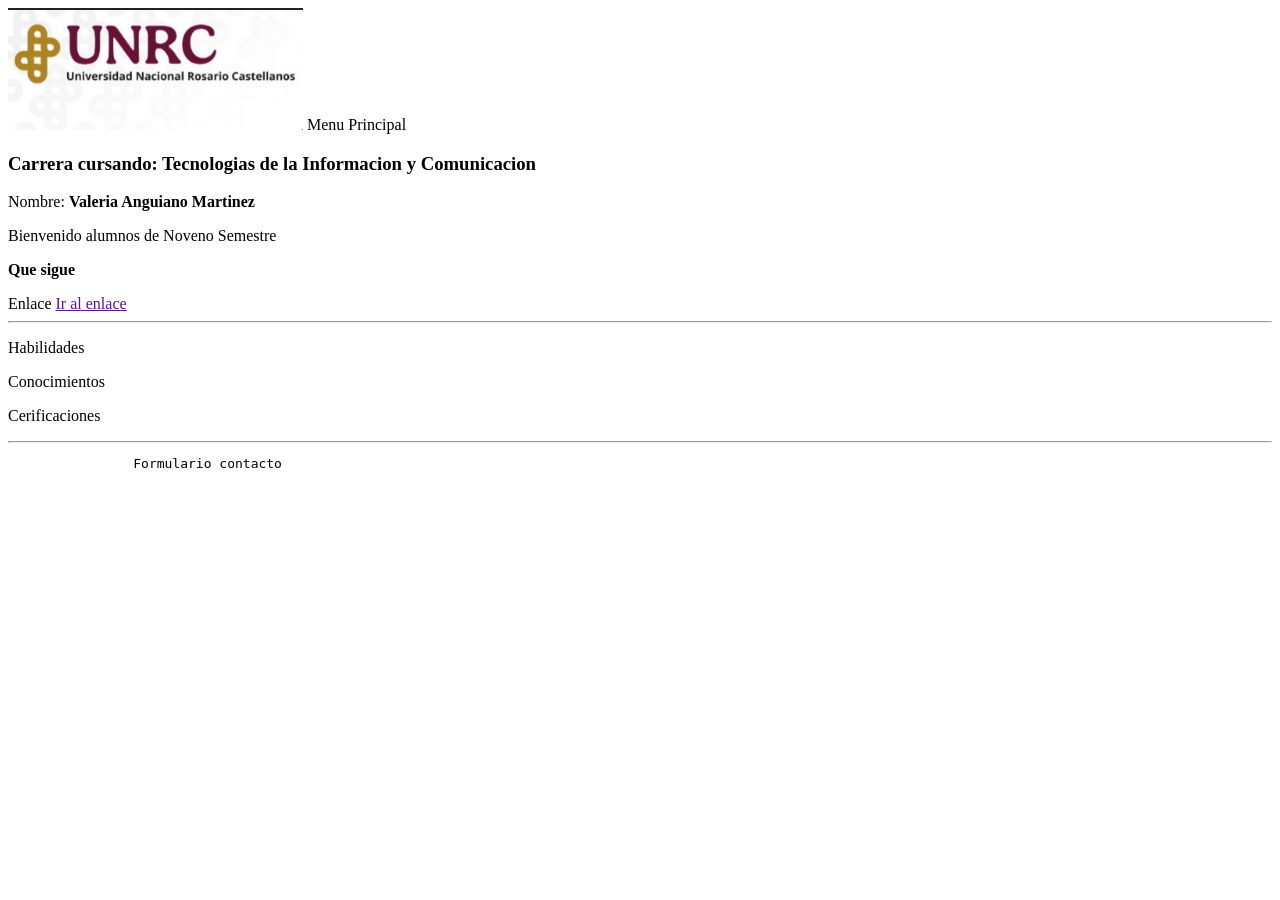
==== index.html @ 0818f982 "añadir carpetas a sistema fotografico" ====
<!DOCTYPE html>
<html lang="en">

<head>
    <meta charset="UTF-8">
    <meta name="viewport" content="width=device-width, initial-scale=1.0">
    <title>Document</title>
</head>

<body>
    <div class="contenedor">

        <img src="./imagenes/logo.png" alt="" class="header_imagen">
        <span>Menu Principal</span>
    </div>
    <div class="contenedor_contenido">
        <section class="contenido_seccion1">

            <article class="seccion1_articulo">

                <h1>Carrera cursando: Tecnologias de la Informacion y Comunicacion</h1>
                <p>
                    Nombre: <strong>Valeria Anguiano Martinez</strong>
                </p>
                <p>
                    Bienvenido alumnos de Noveno Semestre
                </p>
                <p>
                    <strong>Que sigue</strong>
                </p>
            </article>

        </section>
        <section class="contenido_seccion2">
            <article class="seccion2_articulo">
                Enlace
                <a href="">Ir al enlace</a>

            </article>
        </section>
        <hr>
        <section class="Contenido_seccion3">
            <div class="seccion3_cards">
                <p class_card1>
                    Habilidades
                </p>
                <p class="card2">
                    Conocimientos
                </p>
                <p class="card3">
                    Cerificaciones
                </p>
            </div> 
        </section>
        <hr>
        <div class="contenido_contacto">
            <pre>
                Formulario contacto
            </pre>
        </div>
    </div>
  
</body>

</html>
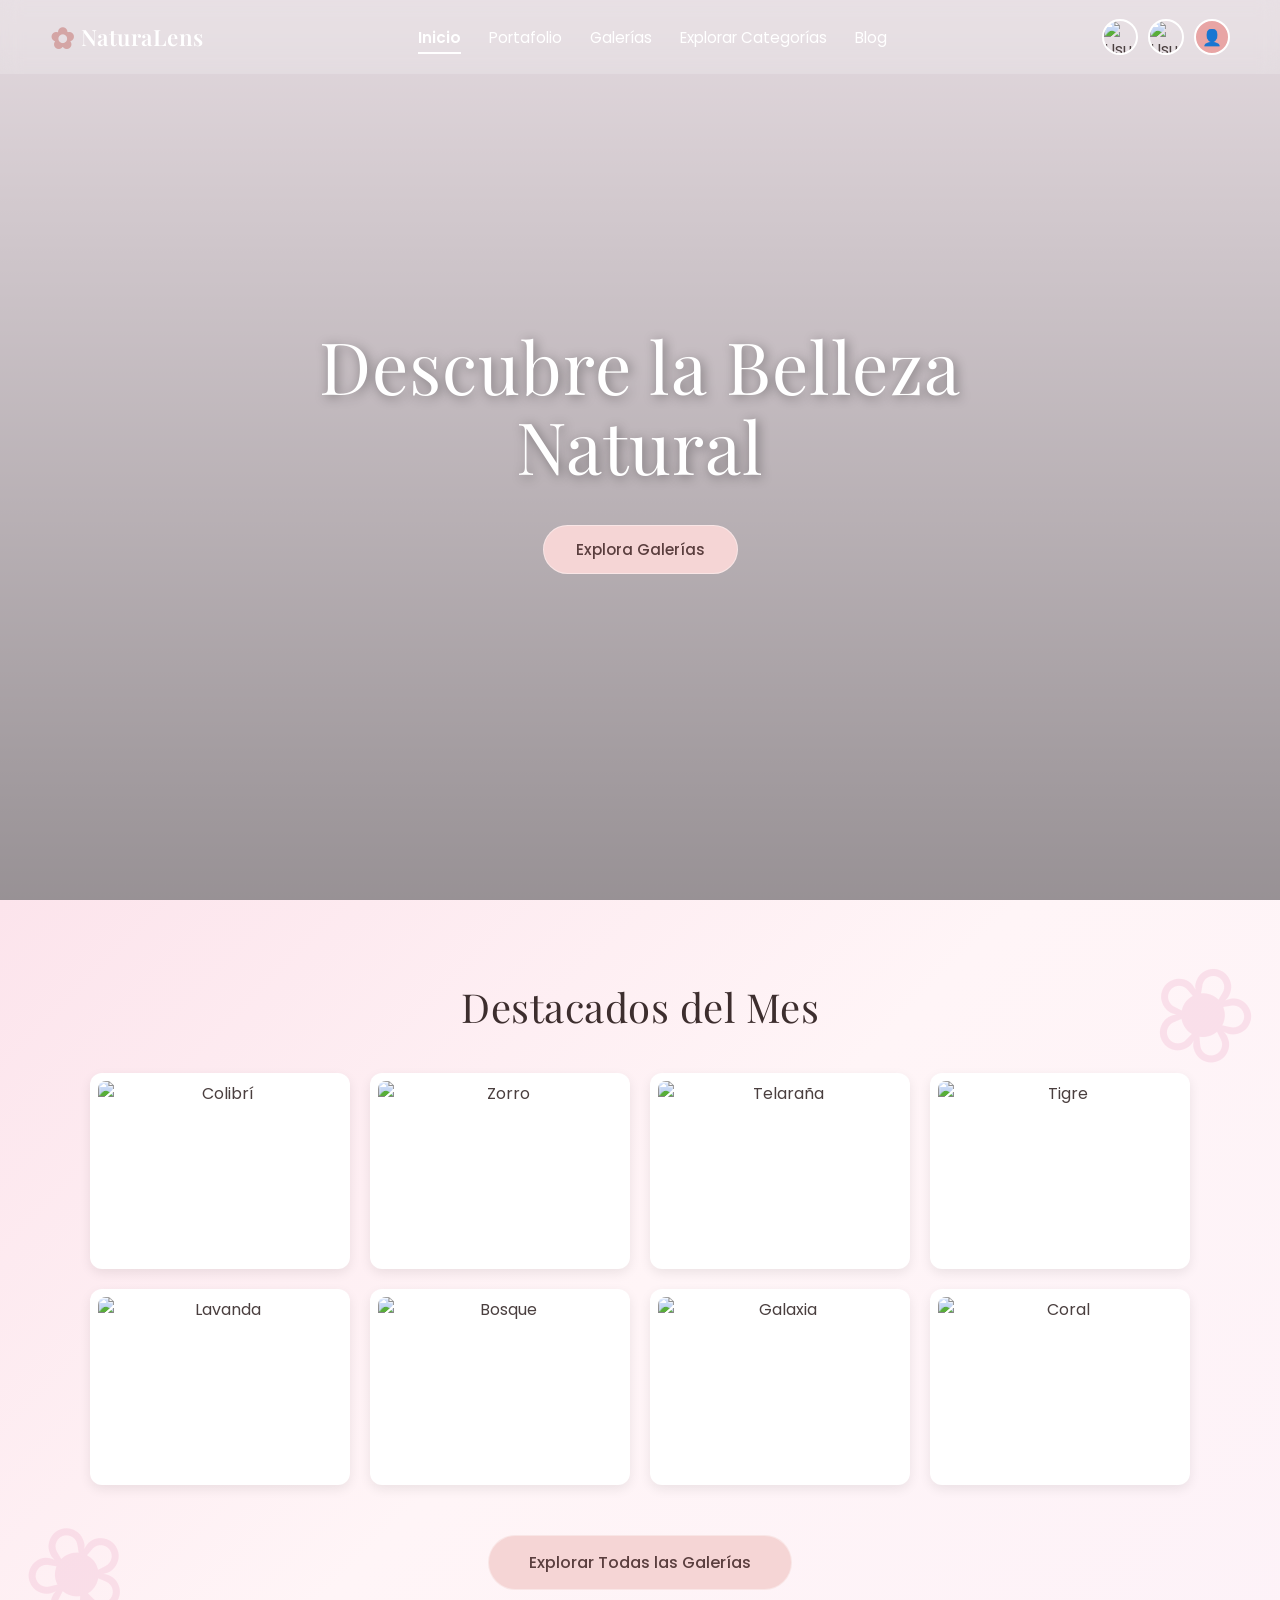
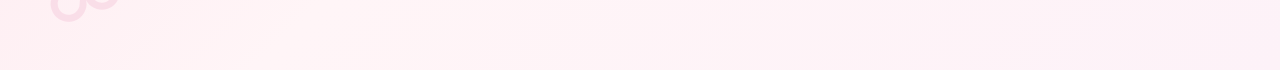
==== commit c0aa7267: "Se acomodo una parte de la pagina principal" ====
--- a/index.html
+++ b/index.html
@@ -1,65 +1,64 @@
 <!DOCTYPE html>
-<html lang="en">
+<html lang="es">
+  <head>
+    <meta charset="UTF-8" />
+    <meta name="viewport" content="width=device-width, initial-scale=1.0" />
+    <title>NaturaLens</title>
+    <link rel="preconnect" href="https://fonts.googleapis.com">
+    <link rel="preconnect" href="https://fonts.gstatic.com" crossorigin>
+    <link href="https://fonts.googleapis.com/css2?family=Playfair+Display:wght@400;600;700&family=Poppins:wght@300;400;500;600&display=swap" rel="stylesheet">
+    <link rel="stylesheet" href="./css/index.css" />
+  </head>
+  <body>
+    <nav class="navbar">
+      <a class="nav__logo" href="#">
+        <span class="logo-icon">✿</span> NaturaLens
+      </a>
+      <ul class="nav__links">
+        <li><a href="#" class="active">Inicio</a></li>
+        <li><a href="#destacados">Portafolio</a></li>
+        <li><a href="#destacados">Galerías</a></li>
+        <li><a href="#">Explorar Categorías</a></li>
+        <li><a href="#">Blog</a></li>
+      </ul>
+      <div class="nav__user">
+        <img src="./imagenes/avatar1.jpg" alt="Usuario" class="user-avatar" />
+        <img src="./imagenes/avatar2.jpg" alt="Usuario" class="user-avatar" />
+        <div class="user-avatar user-avatar--icon">👤</div>
+      </div>
+      <button class="nav__toggle" aria-label="Abrir menú">
+        <img src="./imagenes/list.svg" alt="Menú" />
+      </button>
+    </nav>
 
-<head>
-    <meta charset="UTF-8">
-    <meta name="viewport" content="width=device-width, initial-scale=1.0">
-    <title>Document</title>
-</head>
+    <header class="hero">
+      <video class="hero__bg" autoplay loop muted playsinline>
+        <source src="./imagenes/montaña_video.mp4" type="video/mp4" />
+      </video>
+      <div class="hero__overlay"></div>
+      <div class="hero__content">
+        <h1>Descubre la Belleza Natural</h1>
+        <a href="#destacados" class="btn-informacion">Explora Galerías</a>
+      </div>
+    </header>
 
-<body>
-    <div class="contenedor">
-
-        <img src="./imagenes/logo.png" alt="" class="header_imagen">
-        <span>Menu Principal</span>
-    </div>
-    <div class="contenedor_contenido">
-        <section class="contenido_seccion1">
-
-            <article class="seccion1_articulo">
-
-                <h1>Carrera cursando: Tecnologias de la Informacion y Comunicacion</h1>
-                <p>
-                    Nombre: <strong>Valeria Anguiano Martinez</strong>
-                </p>
-                <p>
-                    Bienvenido alumnos de Noveno Semestre
-                </p>
-                <p>
-                    <strong>Que sigue</strong>
-                </p>
-            </article>
-
-        </section>
-        <section class="contenido_seccion2">
-            <article class="seccion2_articulo">
-                Enlace
-                <a href="">Ir al enlace</a>
-
-            </article>
-        </section>
-        <hr>
-        <section class="Contenido_seccion3">
-            <div class="seccion3_cards">
-                <p class_card1>
-                    Habilidades
-                </p>
-                <p class="card2">
-                    Conocimientos
-                </p>
-                <p class="card3">
-                    Cerificaciones
-                </p>
-            </div> 
-        </section>
-        <hr>
-        <div class="contenido_contacto">
-            <pre>
-                Formulario contacto
-            </pre>
+    <section id="destacados" class="destacados">
+      <div class="destacados__decoracion decoracion--izq">❀</div>
+      <div class="destacados__decoracion decoracion--der">❀</div>
+      <div class="destacados__inner">
+        <h2>Destacados del Mes</h2>
+        <div class="galeria-grid">
+          <div class="galeria-item"><img src="./imagenes/colibri.jpg" alt="Colibrí" /></div>
+          <div class="galeria-item"><img src="./imagenes/zorro.jpg" alt="Zorro" /></div>
+          <div class="galeria-item"><img src="./imagenes/telaraña.jpg" alt="Telaraña" /></div>
+          <div class="galeria-item"><img src="./imagenes/tigre.jpg" alt="Tigre" /></div>
+          <div class="galeria-item"><img src="./imagenes/lavanda.jpg" alt="Lavanda" /></div>
+          <div class="galeria-item"><img src="./imagenes/bosque.jpg" alt="Bosque" /></div>
+          <div class="galeria-item"><img src="./imagenes/galaxia.jpg" alt="Galaxia" /></div>
+          <div class="galeria-item"><img src="./imagenes/coral.jpg" alt="Coral" /></div>
         </div>
-    </div>
-  
-</body>
-
+        <a href="#" class="btn-informacion btn--grande">Explorar Todas las Galerías</a>
+      </div>
+    </section>
+  </body>
 </html>
--- a/css/index.css
+++ b/css/index.css
@@ -0,0 +1,278 @@
+* {
+  margin: 0;
+  padding: 0;
+  box-sizing: border-box;
+}
+
+body {
+  font-family: 'Poppins', sans-serif;
+  color: #4a3f3f;
+  background-color: #fdf2f8;
+  overflow-x: hidden;
+}
+
+.navbar {
+  position: fixed;
+  top: 0;
+  left: 0;
+  width: 100%;
+  z-index: 100;
+  display: flex;
+  align-items: center;
+  justify-content: space-between;
+  padding: 18px 50px;
+  background: rgba(255, 255, 255, 0.2);
+  backdrop-filter: blur(10px);
+}
+
+.logo-icon {
+  font-size: 1.8rem;
+  color: #d4a5a5;
+  margin-right: 6px;
+}
+
+.nav__logo {
+  font-family: 'Playfair Display', serif;
+  font-weight: 600;
+  font-size: 1.4rem;
+  text-decoration: none;
+  color: #ffffff;
+  display: flex;
+  align-items: center;
+  letter-spacing: 0.5px;
+}
+
+.nav__links {
+  display: flex;
+  gap: 28px;
+  list-style: none;
+}
+
+.nav__links a {
+  color: #ffffff;
+  font-weight: 400;
+  text-decoration: none;
+  font-size: 0.95rem;
+  transition: all 0.3s ease;
+  position: relative;
+}
+
+.nav__links a.active,
+.nav__links a:hover {
+  color: #ffffff;
+  font-weight: 600;
+}
+
+.nav__links a.active::after {
+  content: '';
+  position: absolute;
+  bottom: -6px;
+  left: 0;
+  width: 100%;
+  height: 2px;
+  background: #ffffff;
+}
+
+.nav__user {
+  display: flex;
+  align-items: center;
+  gap: 10px;
+}
+
+.user-avatar {
+  width: 36px;
+  height: 36px;
+  border-radius: 50%;
+  object-fit: cover;
+  border: 2px solid #ffffff;
+}
+
+.user-avatar--icon {
+  background: #e8a5a5;
+  display: flex;
+  align-items: center;
+  justify-content: center;
+  font-size: 1rem;
+  color: white;
+}
+
+.nav__toggle {
+  display: none;
+  background: none;
+  border: none;
+  cursor: pointer;
+}
+
+.hero {
+  position: relative;
+  width: 100%;
+  height: 100vh;
+  overflow: hidden;
+  display: flex;
+  align-items: center;
+  justify-content: center;
+  text-align: center;
+}
+
+.hero__bg {
+  position: absolute;
+  top: 0;
+  left: 0;
+  width: 100%;
+  height: 100%;
+  object-fit: cover;
+  z-index: 1;
+}
+
+.hero__overlay {
+  position: absolute;
+  top: 0;
+  left: 0;
+  width: 100%;
+  height: 100%;
+  background: linear-gradient(to bottom, rgba(0,0,0,0.1), rgba(0,0,0,0.4));
+  z-index: 2;
+}
+
+.hero__content {
+  position: relative;
+  z-index: 3;
+  color: #ffffff;
+  max-width: 900px;
+  padding: 20px;
+}
+
+.hero__content h1 {
+  font-family: 'Playfair Display', serif;
+  font-size: 4.5rem;
+  font-weight: 400;
+  margin-bottom: 2.5rem;
+  line-height: 1.1;
+  text-shadow: 2px 2px 12px rgba(0, 0, 0, 0.4);
+  letter-spacing: 1px;
+}
+
+.btn-informacion {
+  display: inline-block;
+  padding: 12px 32px;
+  background-color: #f5d5d5;
+  color: #5a3e3e;
+  text-decoration: none;
+  font-size: 0.95rem;
+  font-weight: 500;
+  border-radius: 30px;
+  transition: all 0.3s ease;
+  border: 1px solid rgba(255,255,255,0.4);
+}
+
+.btn-informacion:hover {
+  background-color: #f0c0c0;
+  transform: translateY(-2px);
+  box-shadow: 0px 6px 15px rgba(0, 0, 0, 0.15);
+}
+
+.btn--grande {
+  padding: 14px 40px;
+  font-size: 1rem;
+  margin-top: 10px;
+}
+
+.destacados {
+  position: relative;
+  background: linear-gradient(135deg, #fce4ec 0%, #fff5f7 50%, #fdf2f8 100%);
+  padding: 80px 40px;
+  overflow: hidden;
+}
+
+.destacados__decoracion {
+  position: absolute;
+  font-size: 8rem;
+  color: #f4c2d7;
+  opacity: 0.4;
+  font-family: 'Playfair Display', serif;
+  pointer-events: none;
+}
+
+.decoracion--izq {
+  bottom: 20px;
+  left: 20px;
+  transform: rotate(-20deg);
+}
+
+.decoracion--der {
+  top: 20px;
+  right: 20px;
+  transform: rotate(20deg);
+}
+
+.destacados__inner {
+  max-width: 1100px;
+  margin: 0 auto;
+  text-align: center;
+  position: relative;
+  z-index: 2;
+}
+
+.destacados__inner h2 {
+  font-family: 'Playfair Display', serif;
+  font-size: 2.5rem;
+  font-weight: 400;
+  color: #3d2e2e;
+  margin-bottom: 40px;
+  letter-spacing: 0.5px;
+}
+
+.galeria-grid {
+  display: grid;
+  grid-template-columns: repeat(4, 1fr);
+  gap: 20px;
+  margin-bottom: 40px;
+}
+
+.galeria-item {
+  background: #ffffff;
+  padding: 8px;
+  border-radius: 12px;
+  box-shadow: 0 4px 12px rgba(0, 0, 0, 0.08);
+  transition: all 0.3s ease;
+}
+
+.galeria-item:hover {
+  transform: translateY(-5px);
+  box-shadow: 0 8px 20px rgba(0, 0, 0, 0.12);
+}
+
+.galeria-item img {
+  width: 100%;
+  height: 180px;
+  object-fit: cover;
+  border-radius: 8px;
+  display: block;
+}
+
+@media (max-width: 900px) {
+  .galeria-grid {
+    grid-template-columns: repeat(2, 1fr);
+  }
+  .hero__content h1 {
+    font-size: 3rem;
+  }
+}
+
+@media (max-width: 768px) {
+  .navbar {
+    padding: 16px 24px;
+  }
+  .nav__links {
+    display: none;
+  }
+  .nav__toggle {
+    display: block;
+  }
+  .hero__content h1 {
+    font-size: 2.5rem;
+  }
+  .destacados__inner h2 {
+    font-size: 2rem;
+  }
+}
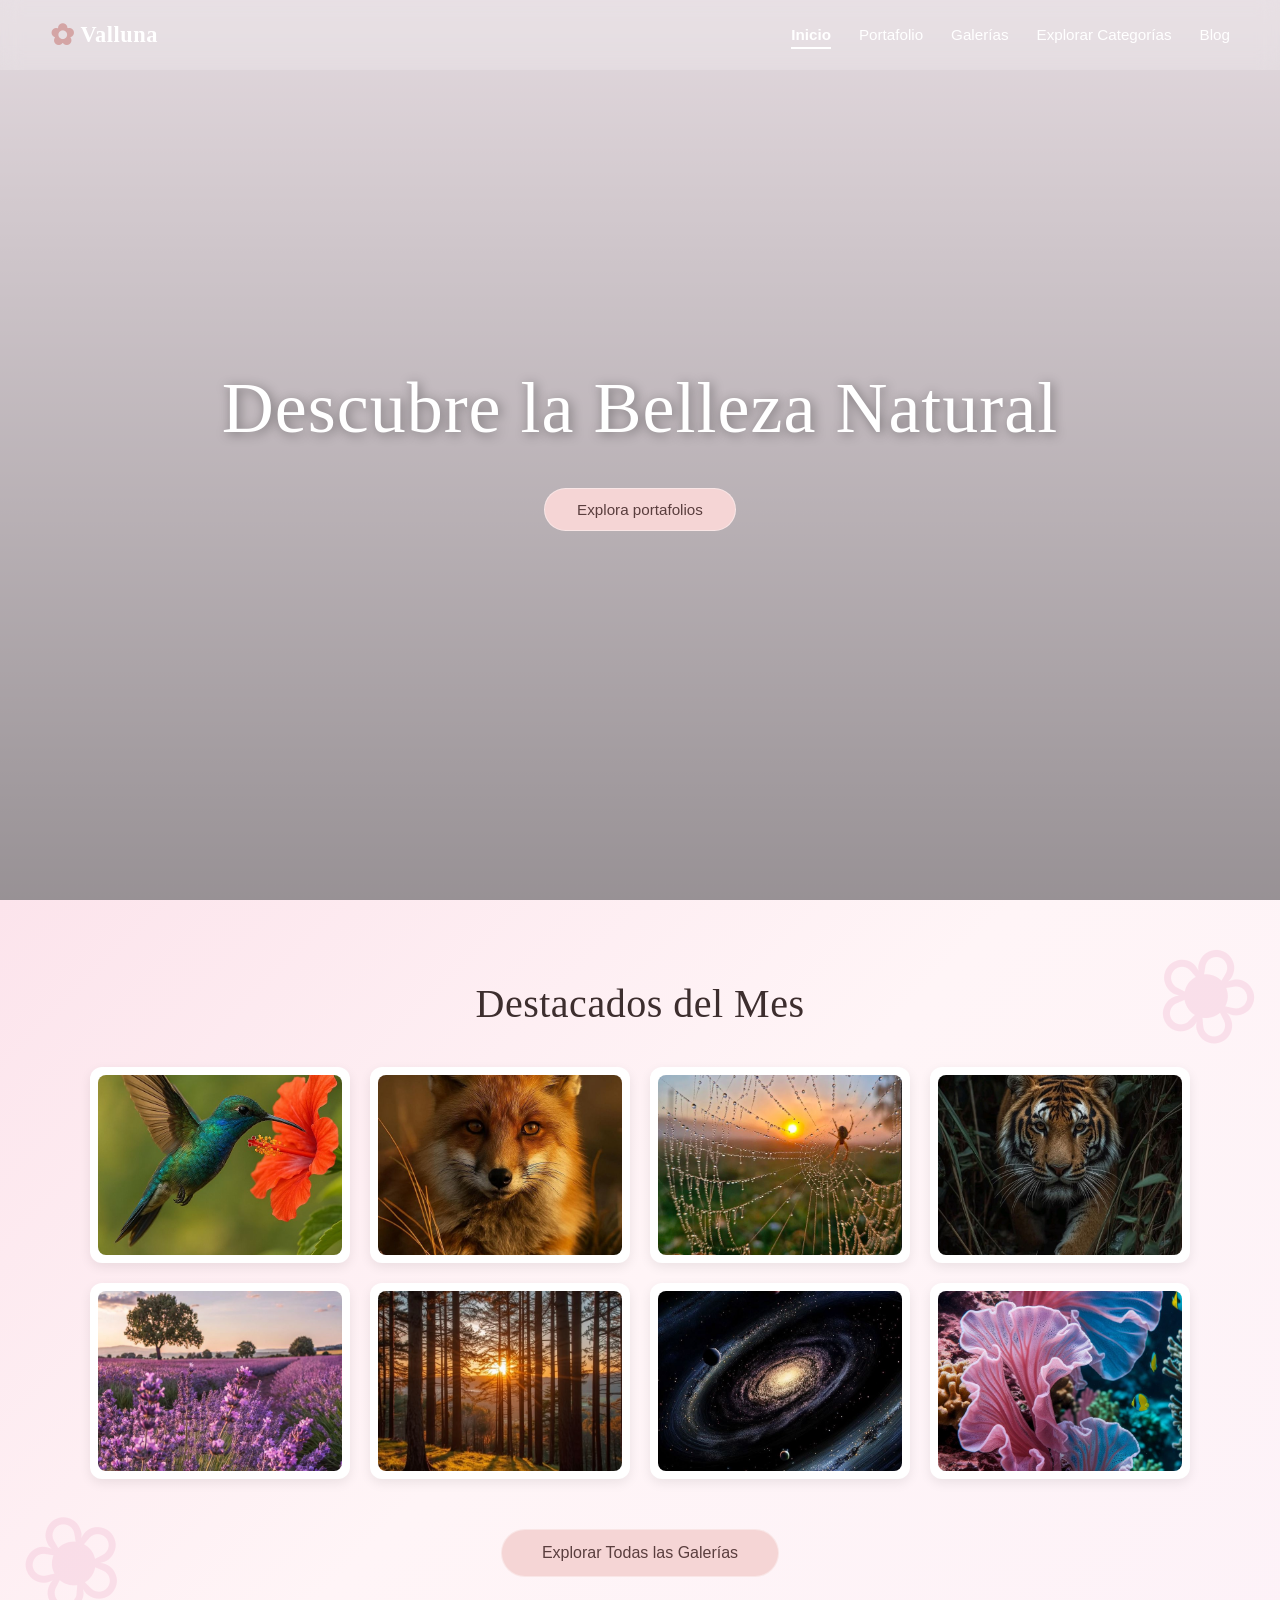
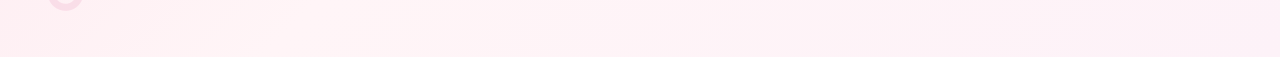
==== commit 258f01c6: "Se agrego la parte de portfolio, aun le faltan imagenes" ====
--- a/index.html
+++ b/index.html
@@ -4,28 +4,28 @@
     <meta charset="UTF-8" />
     <meta name="viewport" content="width=device-width, initial-scale=1.0" />
     <title>NaturaLens</title>
-    <link rel="preconnect" href="https://fonts.googleapis.com">
-    <link rel="preconnect" href="https://fonts.gstatic.com" crossorigin>
-    <link href="https://fonts.googleapis.com/css2?family=Playfair+Display:wght@400;600;700&family=Poppins:wght@300;400;500;600&display=swap" rel="stylesheet">
+    
     <link rel="stylesheet" href="./css/index.css" />
   </head>
   <body>
     <nav class="navbar">
       <a class="nav__logo" href="#">
-        <span class="logo-icon">✿</span> NaturaLens
+        <span class="logo-icon">✿</span> Valluna
       </a>
       <ul class="nav__links">
         <li><a href="#" class="active">Inicio</a></li>
-        <li><a href="#destacados">Portafolio</a></li>
+         <li><a href ="./portafolio.html">Portafolio</a></li>
         <li><a href="#destacados">Galerías</a></li>
-        <li><a href="#">Explorar Categorías</a></li>
-        <li><a href="#">Blog</a></li>
+         <li> <a href="./categorias.html">Explorar Categorías</a></li>
+        <li> <a  href="#">Blog</a></li>
       </ul>
+      <!-- 
       <div class="nav__user">
         <img src="./imagenes/avatar1.jpg" alt="Usuario" class="user-avatar" />
         <img src="./imagenes/avatar2.jpg" alt="Usuario" class="user-avatar" />
         <div class="user-avatar user-avatar--icon">👤</div>
       </div>
+      -->
       <button class="nav__toggle" aria-label="Abrir menú">
         <img src="./imagenes/list.svg" alt="Menú" />
       </button>
@@ -38,27 +38,27 @@
       <div class="hero__overlay"></div>
       <div class="hero__content">
         <h1>Descubre la Belleza Natural</h1>
-        <a href="#destacados" class="btn-informacion">Explora Galerías</a>
+        <a href="./portafolio.html" class="btn-informacion">Explora portafolios</a>
       </div>
     </header>
 
     <section id="destacados" class="destacados">
-      <div class="destacados__decoracion decoracion--izq">❀</div>
-      <div class="destacados__decoracion decoracion--der">❀</div>
+       <div class="decoracion_dest izquierda">❀</div>
+    <div class="decoracion_dest derecha">❀</div>
       <div class="destacados__inner">
         <h2>Destacados del Mes</h2>
         <div class="galeria-grid">
-          <div class="galeria-item"><img src="./imagenes/colibri.jpg" alt="Colibrí" /></div>
-          <div class="galeria-item"><img src="./imagenes/zorro.jpg" alt="Zorro" /></div>
-          <div class="galeria-item"><img src="./imagenes/telaraña.jpg" alt="Telaraña" /></div>
-          <div class="galeria-item"><img src="./imagenes/tigre.jpg" alt="Tigre" /></div>
+          <div class="galeria-item"> <img src="./imagenes/colibri.jpg" alt="Colibrí" /></div>
+           <div  class="galeria-item"><img src="./imagenes/zorro.jpg" alt="Zorro" /></div>
+           <div class="galeria-item"><img src="./imagenes/telaraña.jpg" alt="Telaraña" /></div>
+          <div class="galeria-item"> <img src="./imagenes/tigre.jpg"   alt="Tigre" /></div>
           <div class="galeria-item"><img src="./imagenes/lavanda.jpg" alt="Lavanda" /></div>
-          <div class="galeria-item"><img src="./imagenes/bosque.jpg" alt="Bosque" /></div>
+           <div class="galeria-item">  <img src="./imagenes/bosque.jpg" alt="Bosque" /></div>
           <div class="galeria-item"><img src="./imagenes/galaxia.jpg" alt="Galaxia" /></div>
-          <div class="galeria-item"><img src="./imagenes/coral.jpg" alt="Coral" /></div>
+          <div class="galeria-item"><img  src="./imagenes/coral.jpg" alt="Coral" /></div>
         </div>
-        <a href="#" class="btn-informacion btn--grande">Explorar Todas las Galerías</a>
+               <a href="./portafolio.html" class="btn-informacion btn--grande">Explorar Todas las Galerías</a>
       </div>
-    </section>
+         </section>
   </body>
 </html>
--- a/css/index.css
+++ b/css/index.css
@@ -26,9 +26,9 @@
 }
 
 .logo-icon {
-  font-size: 1.8rem;
+  font-size: 2.8rem;
   color: #d4a5a5;
-  margin-right: 6px;
+  margin-right: 8px;
 }
 
 .nav__logo {
@@ -184,7 +184,7 @@
   overflow: hidden;
 }
 
-.destacados__decoracion {
+.decoracion_dest {
   position: absolute;
   font-size: 8rem;
   color: #f4c2d7;
@@ -193,13 +193,13 @@
   pointer-events: none;
 }
 
-.decoracion--izq {
+.izquierda {
   bottom: 20px;
   left: 20px;
   transform: rotate(-20deg);
 }
 
-.decoracion--der {
+.derecha {
   top: 20px;
   right: 20px;
   transform: rotate(20deg);
@@ -275,4 +275,508 @@
   .destacados__inner h2 {
     font-size: 2rem;
   }
+}
+
+portafolio
+* {
+  margin: 0;
+  padding: 0;
+  box-sizing: border-box;
+}
+
+body {
+  font-family: 'Poppins', sans-serif;
+  color: #4a3f3f;
+  background-color: #fdf2f8;
+  overflow-x: hidden;
+}
+
+.navbar {
+  position: fixed;
+  top: 0;
+  left: 0;
+  width: 100%;
+  z-index: 1000;
+  display: flex;
+  align-items: center;
+  justify-content: space-between;
+  padding: 18px 50px;
+  background: rgba(255, 255, 255, 0.2);
+  backdrop-filter: blur(10px);
+}
+
+.logo-icon {
+  font-size: 1.8rem;
+  color: #d4a5a5;
+  margin-right: 6px;
+}
+
+.nav__logo {
+  font-family: 'Playfair Display', serif;
+  font-weight: 600;
+  font-size: 1.4rem;
+  text-decoration: none;
+  color: #ffffff;
+  display: flex;
+  align-items: center;
+  letter-spacing: 0.5px;
+}
+
+.nav__links {
+  display: flex;
+  gap: 28px;
+  list-style: none;
+}
+
+.nav__links a {
+  color: #ffffff;
+  font-weight: 400;
+  text-decoration: none;
+  font-size: 0.95rem;
+  transition: all 0.3s ease;
+  position: relative;
+}
+
+.nav__links a:hover {
+  color: #f5d5d5;
+}
+
+.nav__user {
+  display: flex;
+  align-items: center;
+  gap: 10px;
+}
+
+.user-avatar {
+  width: 36px;
+  height: 36px;
+  border-radius: 50%;
+  object-fit: cover;
+  border: 2px solid #ffffff;
+}
+
+.user-avatar--icon {
+  background: #e8a5a5;
+  display: flex;
+  align-items: center;
+  justify-content: center;
+  font-size: 1rem;
+  color: white;
+}
+
+.nav__toggle {
+  display: none;
+  background: none;
+  border: none;
+  cursor: pointer;
+}
+
+.hero {
+  position: relative;
+  width: 100%;
+  height: 100vh;
+  overflow: hidden;
+  display: flex;
+  align-items: center;
+  justify-content: center;
+  text-align: center;
+}
+
+.hero__bg {
+  position: absolute;
+  top: 0;
+  left: 0;
+  width: 100%;
+  height: 100%;
+  object-fit: cover;
+  z-index: 1;
+}
+
+.hero__overlay {
+  position: absolute;
+  top: 0;
+  left: 0;
+  width: 100%;
+  height: 100%;
+  background: linear-gradient(to bottom, rgba(0,0,0,0.1), rgba(0,0,0,0.4));
+  z-index: 2;
+}
+
+.hero__content {
+  position: relative;
+  z-index: 3;
+  color: #ffffff;
+  max-width: 900px;
+  padding: 20px;
+}
+
+.hero__content h1 {
+  font-family: 'Playfair Display', serif;
+  font-size: 4.5rem;
+  font-weight: 400;
+  margin-bottom: 2.5rem;
+  line-height: 1.1;
+  text-shadow: 2px 2px 12px rgba(0, 0, 0, 0.4);
+  letter-spacing: 1px;
+}
+
+.btn-informacion {
+  display: inline-block;
+  padding: 12px 32px;
+  background-color: #f5d5d5;
+  color: #5a3e3e;
+  text-decoration: none;
+  font-size: 0.95rem;
+  font-weight: 500;
+  border-radius: 30px;
+  transition: all 0.3s ease;
+  border: 1px solid rgba(255,255,255,0.4);
+}
+
+.btn-informacion:hover {
+  background-color: #f0c0c0;
+  transform: translateY(-2px);
+  box-shadow: 0px 6px 15px rgba(0, 0, 0, 0.15);
+}
+
+.btn--grande {
+  padding: 14px 40px;
+  font-size: 1rem;
+  margin-top: 10px;
+}
+
+.destacados,
+.portafolio {
+  position: relative;
+  background: linear-gradient(135deg, #fce4ec 0%, #fff5f7 50%, #fdf2f8 100%);
+  padding: 80px 40px;
+  overflow: hidden;
+}
+
+.seccion-inner {
+  max-width: 1100px;
+  margin: 0 auto;
+  text-align: center;
+  position: relative;
+  z-index: 2;
+}
+
+.seccion-inner h2 {
+  font-family: 'Playfair Display', serif;
+  font-size: 2.5rem;
+  font-weight: 400;
+  color: #3d2e2e;
+  margin-bottom: 40px;
+  letter-spacing: 0.5px;
+}
+
+.decoracion {
+  position: absolute;
+  font-size: 8rem;
+  color: #f4c2d7;
+  opacity: 0.4;
+  font-family: 'Playfair Display', serif;
+  pointer-events: none;
+}
+
+.decoracion--izq { bottom: 20px; left: 20px; transform: rotate(-20deg); }
+.decoracion--der { top: 20px; right: 20px; transform: rotate(20deg); }
+
+.galeria-grid {
+  display: grid;
+  grid-template-columns: repeat(4, 1fr);
+  gap: 20px;
+  margin-bottom: 40px;
+}
+
+.galeria-item {
+  background: #ffffff;
+  padding: 8px;
+  border-radius: 12px;
+  box-shadow: 0 4px 12px rgba(0, 0, 0, 0.08);
+  transition: all 0.3s ease;
+}
+
+.galeria-item:hover {
+  transform: translateY(-5px);
+  box-shadow: 0 8px 20px rgba(0, 0, 0, 0.12);
+}
+
+.galeria-item img {
+  width: 100%;
+  height: 180px;
+  object-fit: cover;
+  border-radius: 8px;
+  display: block;
+}
+
+.portafolio-grid {
+  display: grid;
+  grid-template-columns: repeat(3, 1fr);
+  gap: 30px;
+  margin-bottom: 40px;
+}
+
+.portafolio-card {
+  transition: all 0.3s ease;
+}
+
+.portafolio-card:hover {
+  transform: translateY(-5px);
+}
+
+.portafolio-card__img {
+  position: relative;
+  width: 100%;
+  height: 280px;
+  background-size: cover;
+  background-position: center;
+  border-radius: 12px;
+  overflow: hidden;
+  display: flex;
+  align-items: flex-end;
+  padding: 20px;
+  box-shadow: 0 4px 12px rgba(0, 0, 0, 0.15);
+}
+
+.portafolio-card__img::before {
+  content: '';
+  position: absolute;
+  top: 0;
+  left: 0;
+  width: 100%;
+  height: 100%;
+  background: linear-gradient(to bottom, rgba(0,0,0,0.1), rgba(0,0,0,0.6));
+}
+
+.portafolio-card__icon {
+  position: absolute;
+  top: 15px;
+  left: 15px;
+  width: 40px;
+  height: 40px;
+  background: #e8a5a5;
+  border-radius: 50%;
+  display: flex;
+  align-items: center;
+  justify-content: center;
+  font-size: 1.2rem;
+  z-index: 2;
+}
+
+.portafolio-card__img h3 {
+  position: relative;
+  z-index: 2;
+  font-family: 'Playfair Display', serif;
+  font-size: 1.5rem;
+  font-weight: 400;
+  color: #ffffff;
+  text-shadow: 2px 2px 8px rgba(0, 0, 0, 0.5);
+  line-height: 1.2;
+}
+
+.btn-ver-proyecto {
+  display: inline-block;
+  margin-top: 15px;
+  color: #5a3e3e;
+  text-decoration: none;
+  font-weight: 500;
+  font-size: 0.95rem;
+  transition: all 0.3s ease;
+  
+  padding-bottom: 2px;
+}
+
+.btn-ver-proyecto:hover {
+  color: #be185d;
+ 
+}
+
+.detalle-proyecto {
+  display: none;
+  position: fixed;
+  top: 0;
+  left: 0;
+  width: 100%;
+  height: 100vh;
+  background: linear-gradient(135deg, #fce4ec 0%, #fff5f7 50%, #fdf2f8 100%);
+  z-index: 2000;
+  overflow-y: auto;
+  padding: 100px 40px 60px;
+}
+
+.detalle-proyecto:target {
+  display: block;
+}
+
+.detalle-inner {
+  text-align: left;
+  max-width: 1000px;
+}
+
+.btn-volver {
+  display: inline-block;
+  color: #5a3e3e;
+  text-decoration: none;
+  font-size: 0.95rem;
+  margin-bottom: 20px;
+  transition: all 0.3s ease;
+}
+
+.btn-volver:hover {
+  color: #be185d;
+}
+
+.detalle-inner h1 {
+  font-family: 'Playfair Display', serif;
+  font-size: 2.5rem;
+  font-weight: 400;
+  color: #3d2e2e;
+  margin-bottom: 40px;
+  letter-spacing: 0.5px;
+}
+
+.detalle-contenido {
+  display: grid;
+  grid-template-columns: 1.5fr 1fr;
+  gap: 30px;
+  margin-bottom: 50px;
+}
+
+.detalle-imagen img {
+  width: 100%;
+  height: 350px;
+  object-fit: cover;
+  border-radius: 12px;
+  box-shadow: 0 4px 12px rgba(0, 0, 0, 0.15);
+}
+
+.detalle-info {
+  background: #ffffff;
+  padding: 30px;
+  border-radius: 12px;
+  box-shadow: 0 4px 12px rgba(0, 0, 0, 0.08);
+  display: flex;
+  flex-direction: column;
+  justify-content: center;
+}
+
+.info-item {
+  display: flex;
+  align-items: flex-start;
+  gap: 15px;
+  margin-bottom: 25px;
+}
+
+.info-icon {
+  width: 50px;
+  height: 50px;
+  background: #f5d5d5;
+  border-radius: 50%;
+  display: flex;
+  align-items: center;
+  justify-content: center;
+  font-size: 1.5rem;
+  flex-shrink: 0;
+}
+
+.info-item h4 {
+  font-weight: 600;
+  color: #3d2e2e;
+  margin-bottom: 5px;
+  font-size: 1rem;
+}
+
+.info-item p {
+  color: #6b5b5b;
+  font-size: 0.95rem;
+  line-height: 1.5;
+}
+
+.btn-descargar {
+  width: 100%;
+  padding: 14px 32px;
+  background: linear-gradient(135deg, #f5d5d5, #e8a5a5);
+  color: #5a3e3e;
+  border: none;
+  border-radius: 30px;
+  font-size: 1rem;
+  font-weight: 600;
+  cursor: pointer;
+  transition: all 0.3s ease;
+  box-shadow: 0 4px 12px rgba(232, 165, 165, 0.4);
+  margin-top: 10px;
+}
+
+.btn-descargar:hover {
+  transform: translateY(-2px);
+  box-shadow: 0 6px 15px rgba(232, 165, 165, 0.6);
+}
+
+.relacionadas-titulo {
+  font-family: 'Playfair Display', serif;
+  font-size: 1.8rem;
+  font-weight: 400;
+  color: #3d2e2e;
+  text-align: center;
+  margin-bottom: 30px;
+}
+
+.imagenes-relacionadas {
+  display: grid;
+  grid-template-columns: repeat(3, 1fr);
+  gap: 20px;
+}
+
+.relacionada-item {
+  text-align: center;
+}
+
+.relacionada-item img {
+  width: 100%;
+  height: 200px;
+  object-fit: cover;
+  border-radius: 12px;
+  box-shadow: 0 4px 12px rgba(0, 0, 0, 0.1);
+  transition: all 0.3s ease;
+}
+
+.relacionada-item img:hover {
+  transform: translateY(-5px);
+  box-shadow: 0 8px 20px rgba(0, 0, 0, 0.15);
+}
+
+.btn-ver-imagen {
+  display: inline-block;
+  margin-top: 15px;
+  color: #5a3e3e;
+  text-decoration: none;
+  font-weight: 500;
+  font-size: 0.95rem;
+  transition: all 0.3s ease;
+  border-bottom: 1px solid #e8a5a5;
+  padding-bottom: 2px;
+}
+
+.btn-ver-imagen:hover {
+  color: #be185d;
+  border-bottom-color: #be185d;
+}
+
+@media (max-width: 900px) {
+  .galeria-grid { grid-template-columns: repeat(2, 1fr); }
+  .portafolio-grid { grid-template-columns: repeat(2, 1fr); }
+  .detalle-contenido { grid-template-columns: 1fr; }
+  .imagenes-relacionadas { grid-template-columns: repeat(2, 1fr); }
+  .hero__content h1 { font-size: 3rem; }
+}
+
+@media (max-width: 768px) {
+  .navbar { padding: 16px 24px; }
+  .nav__links { display: none; }
+  .nav__toggle { display: block; }
+  .hero__content h1 { font-size: 2.5rem; }
+  .seccion-inner h2 { font-size: 2rem; }
+  .portafolio-grid { grid-template-columns: 1fr; }
+  .imagenes-relacionadas { grid-template-columns: 1fr; }
 }
